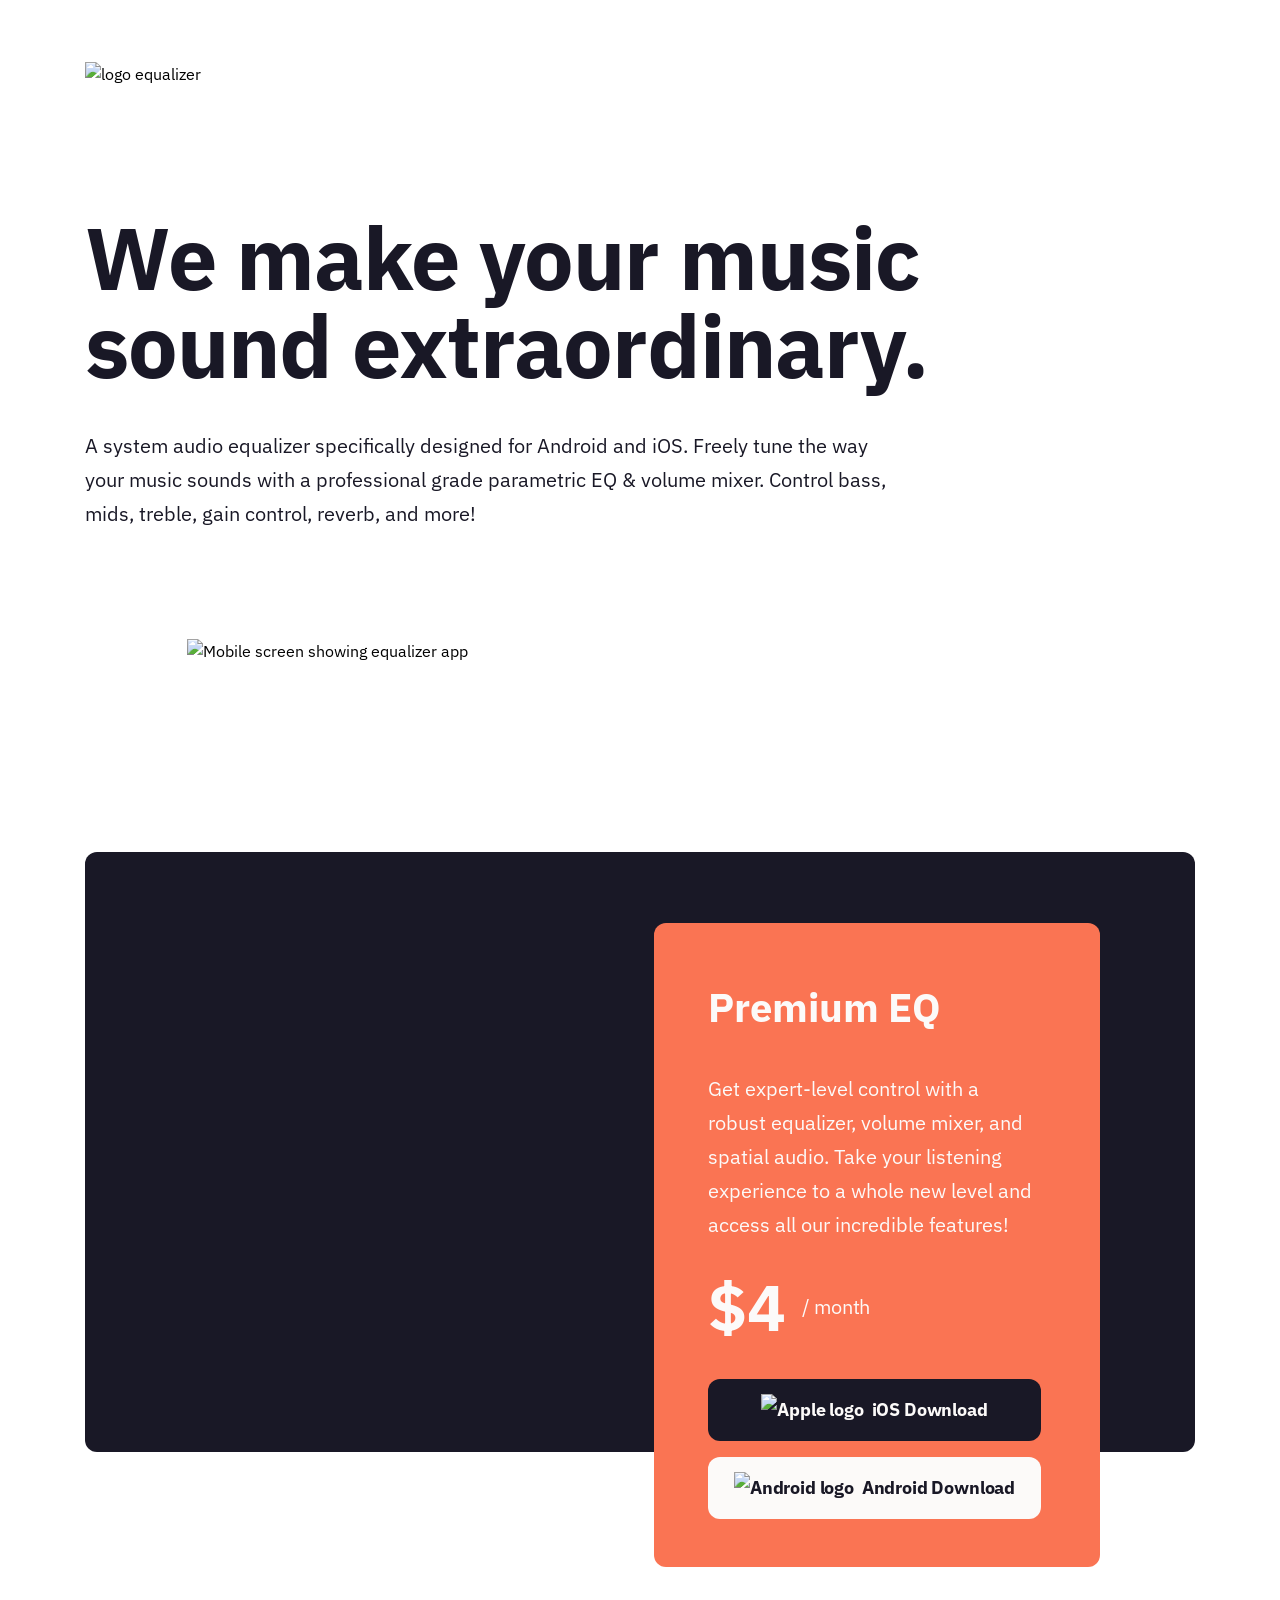
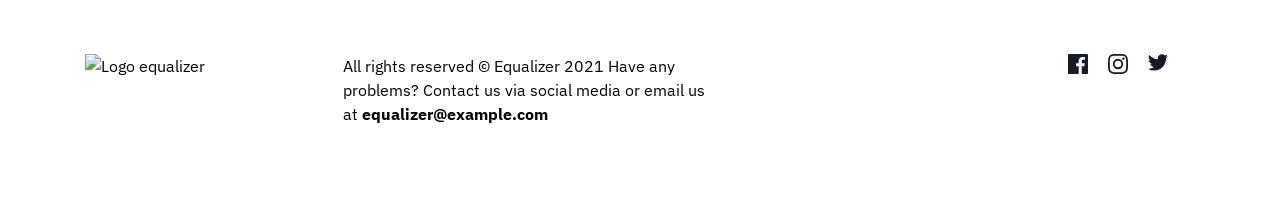
==== equalizer-landing-page/index.html @ 30cb1d59 "Adding new project" ====
<!DOCTYPE html>
<html lang="en">
<head>
  <meta charset="UTF-8">
  <meta http-equiv="X-UA-Compatible" content="IE=edge">
  <meta name="viewport" content="width=device-width, initial-scale=1.0">
  <link rel="stylesheet" href="styles/style.css">
  <title>Equalizer | We make your music sound extraordinary</title>
</head>
<img src="/images/bg-pattern-1.svg" alt="" class="header__background">
<body>
  <header>
    <img src="/images/equalizer.svg" alt="logo equalizer" class="header__logo">
    <h1>We make your music sound extraordinary.</h1>
    <p class="header__subtitle">A system audio equalizer specifically designed for Android and iOS. Freely tune the way your music sounds with a professional grade parametric EQ & volume mixer. Control bass, mids, treble, gain control, reverb, and more!</p>
</header>
<main>
  <div class="content">
    <div class="content__background">
      <div class="content__illustration"></div>
    </div>
    <img src="/images/illustration-app.png" alt="Mobile screen showing equalizer app" class="content__mobile-image">
    <div class="card-info">
      <h2 class="card-info__title">Premium EQ</h2>
      <p class="card-info__description">Get expert-level control with a robust equalizer, volume mixer, and spatial audio. Take your listening experience to a whole new level and access all our incredible features!</p>
      <div class="card-info__price"><span>$4</span>/ month</div>
      <a href="" class="card-info__button-ios"><img src="/images/icon-apple.svg" alt="Apple logo">iOS Download</a>
      <a href="" class="card-info__button-android"><img src="/images/icon-android.svg" alt="Android logo">Android Download</a>
    </div>
  </div>
</main>
  <footer>
    <img src="/images/equalizer.svg" alt="Logo equalizer" class="footer__logo">
    <p class="footer__copyright">All rights reserved © Equalizer 2021
      Have any problems? Contact us via social media or email us at <strong>equalizer@example.com</strong></p>
    <div class="footer__social-icons">
      <a href="#"><svg width="20" height="20" xmlns="http://www.w3.org/2000/svg"><path d="M18.896 0H1.104C.494 0 0 .494 0 1.104v17.793C0 19.506.494 20 1.104 20h9.58v-7.745H8.076V9.237h2.606V7.01c0-2.583 1.578-3.99 3.883-3.99 1.104 0 2.052.082 2.329.119v2.7h-1.598c-1.254 0-1.496.597-1.496 1.47v1.928h2.989l-.39 3.018h-2.6V20h5.098c.608 0 1.102-.494 1.102-1.104V1.104C20 .494 19.506 0 18.896 0Z" fill="#191826"/></svg></a>
      <a href="#"><svg width="20" height="20" xmlns="http://www.w3.org/2000/svg"><path d="M10 1.802c2.67 0 2.987.01 4.042.059 2.71.123 3.975 1.409 4.099 4.099.048 1.054.057 1.37.057 4.04 0 2.672-.01 2.988-.057 4.042-.124 2.687-1.387 3.975-4.1 4.099-1.054.048-1.37.058-4.041.058-2.67 0-2.987-.01-4.04-.058-2.718-.124-3.977-1.416-4.1-4.1-.048-1.054-.058-1.37-.058-4.041 0-2.67.01-2.986.058-4.04.124-2.69 1.387-3.977 4.1-4.1 1.054-.048 1.37-.058 4.04-.058ZM10 0C7.284 0 6.944.012 5.877.06 2.246.227.227 2.242.061 5.877.01 6.944 0 7.284 0 10s.012 3.057.06 4.123c.167 3.632 2.182 5.65 5.817 5.817 1.067.048 1.407.06 4.123.06s3.057-.012 4.123-.06c3.629-.167 5.652-2.182 5.816-5.817.05-1.066.061-1.407.061-4.123s-.012-3.056-.06-4.122C19.777 2.249 17.76.228 14.124.06 13.057.01 12.716 0 10 0Zm0 4.865a5.135 5.135 0 1 0 0 10.27 5.135 5.135 0 0 0 0-10.27Zm0 8.468a3.333 3.333 0 1 1 0-6.666 3.333 3.333 0 0 1 0 6.666Zm5.338-9.87a1.2 1.2 0 1 0 0 2.4 1.2 1.2 0 0 0 0-2.4Z" fill="#191826"/></svg></a>
      <a href="#"><svg width="20" height="17" xmlns="http://www.w3.org/2000/svg"><path d="M20 2.172a8.192 8.192 0 0 1-2.357.646 4.11 4.11 0 0 0 1.805-2.27 8.22 8.22 0 0 1-2.606.996A4.096 4.096 0 0 0 13.847.248c-2.65 0-4.596 2.472-3.998 5.037A11.648 11.648 0 0 1 1.392 1a4.109 4.109 0 0 0 1.27 5.478 4.086 4.086 0 0 1-1.858-.513c-.045 1.9 1.318 3.679 3.291 4.075a4.113 4.113 0 0 1-1.853.07 4.106 4.106 0 0 0 3.833 2.849A8.25 8.25 0 0 1 0 14.658a11.616 11.616 0 0 0 6.29 1.843c7.618 0 11.923-6.434 11.663-12.205A8.354 8.354 0 0 0 20 2.172Z" fill="#191826"/></svg></a>
    </div>
  </footer>
</body>
</html>
---- equalizer-landing-page/styles/style.css ----
@import url('https://fonts.googleapis.com/css2?family=IBM+Plex+Sans:wght@400;700&family=Outfit:wght@300;400;600&family=Red+Hat+Display:wght@500;700;900&display=swap');

*, *::before, *::after {
  box-sizing: border-box;
}

* {
  margin: 0;
}

html, body {
  height: 100%;
}

body {
  line-height: 1.5;
  -webkit-font-smoothing: antialiased;
}

img, picture, video, canvas, svg {
  display: block;
  max-width: 100%;
}

input, button, textarea, select {
  font: inherit;
}

p, h1, h2, h3, h4, h5, h6 {
  overflow-wrap: break-word;
}

#root, #__next {
  isolation: isolate;
}

:root {
  --primary: #66E2DC;
  --secondary: #FA7453;
  --terciary: #FFB964;
  --white: #FCFAF9;
  --black: #191826;
}

body {
  font-family: "IBM Plex Sans";
  background: url(/images/bg-main-desktop.png) top -112px left -146px;
  display: flex;
  flex-direction: column;
  align-items: center;
}

header {
  width: 1110px;
  margin-bottom: 108px;
  margin-top: 62px;
}

.header__logo {
  margin-bottom: 127px;
}

h1 {
  width: 1015px;
  font-weight: bold;
  font-size: 88px;
  line-height: 88px;
  letter-spacing: -1px;
  color: var(--black);
  margin-bottom: 40px;
}

.header__subtitle {
  width: 825px;
  font-weight: normal;
  font-size: 20px;
  line-height: 34px;
  color: var(--black);
}

.header__background {
  position: absolute;
  right: 0;
}

.content {
  position: relative;
  /* border: solid 1px black; */
  width: 1110px;
  height: 928px;
  align-items: center;
  margin-bottom: 87px;
}


.content__background {
  position: absolute;
  width: 1110px;
  height: 600px;
  margin-top: 213px;
  background: #191826;
  border-radius: 12px;
  overflow: hidden;
}

.content__illustration {
  position: absolute;
  top: -40px;
  left: 336px;
  width: 312px;
  height: 468px;
  background: url(/images/bg-pattern-2.svg) no-repeat;
}

.content__mobile-image {
  position: absolute;
  top: 0;
  left: 102px;
  z-index: 3;
  width: 312px;
}

.card-info {
  position: absolute;
  left: 569px;
  bottom: 0;
  z-index: 2;
  width: 446px;
  background: var(--secondary);
  border-radius: 12px;
  padding: 58px 59px 48px 54px;
}

.card-info__title {
  font-weight: bold;
  font-size: 40px;
  line-height: 52px;
  color: var(--white);
  margin-bottom: 39px;
}

.card-info__description {
  font-style: normal;
  font-weight: normal;
  font-size: 20px;
  line-height: 34px;
  color: var(--white);
}

.card-info__price {
  display: flex;
  align-items: center;
  font-weight: normal;
  font-size: 20px;
  line-height: 32px;
  letter-spacing: -0.2px;
  color: #FCFAF9;
  margin-top: 39px;
}

.card-info__price span {
  font-weight: bold;
  font-size: 65px;
  line-height: 52px;
  color: #FCFAF9;
  margin-right: 16px;
}

.card-info__button-ios {
  display: flex;
  justify-content: center;
  align-items: center;
  text-decoration: none;
  font-weight: bold;
  font-size: 18px;
  line-height: 32px;
  text-align: center;
  letter-spacing: -0.18px;
  color: #FCFAF9;
  padding: 15px;
  background: #191826;
  border-radius: 12px;
  margin-top: 46px;
  transition: 0.3s;
}

.card-info__button-android {
  display: flex;
  justify-content: center;
  align-items: center;
  text-decoration: none;
  font-weight: bold;
  font-size: 18px;
  line-height: 32px;
  text-align: center;
  letter-spacing: -0.18px;
  color: #191826;
  padding: 15px;
  background: #FCFAF9;
  border-radius: 12px;
  margin-top: 16px;
  transition: 0.3s;
}

.card-info__button-ios:hover {
  background: var(--primary);
}

.card-info__button-android:hover {
  background: #FFB964;
}

.card-info__button-ios img {
  margin-right: 8px;
}

.card-info__button-android img {
  margin-right: 8px;
}


footer {
  width: 1110px;
  padding-bottom: 91px;
}

.footer__logo {
  float: left;
  margin-right: 138px;
}

.footer__copyright {
  float: left;
  width: 366px;
  margin-right: 359px;
}

.footer__social-icons {
  float: left;
  display: flex;
  justify-content: space-between;
  width: 100px;
}

.footer__social-icons svg path {
  transition: 0.3s;
}

.footer__social-icons svg:hover path {
  fill: var(--secondary);
}
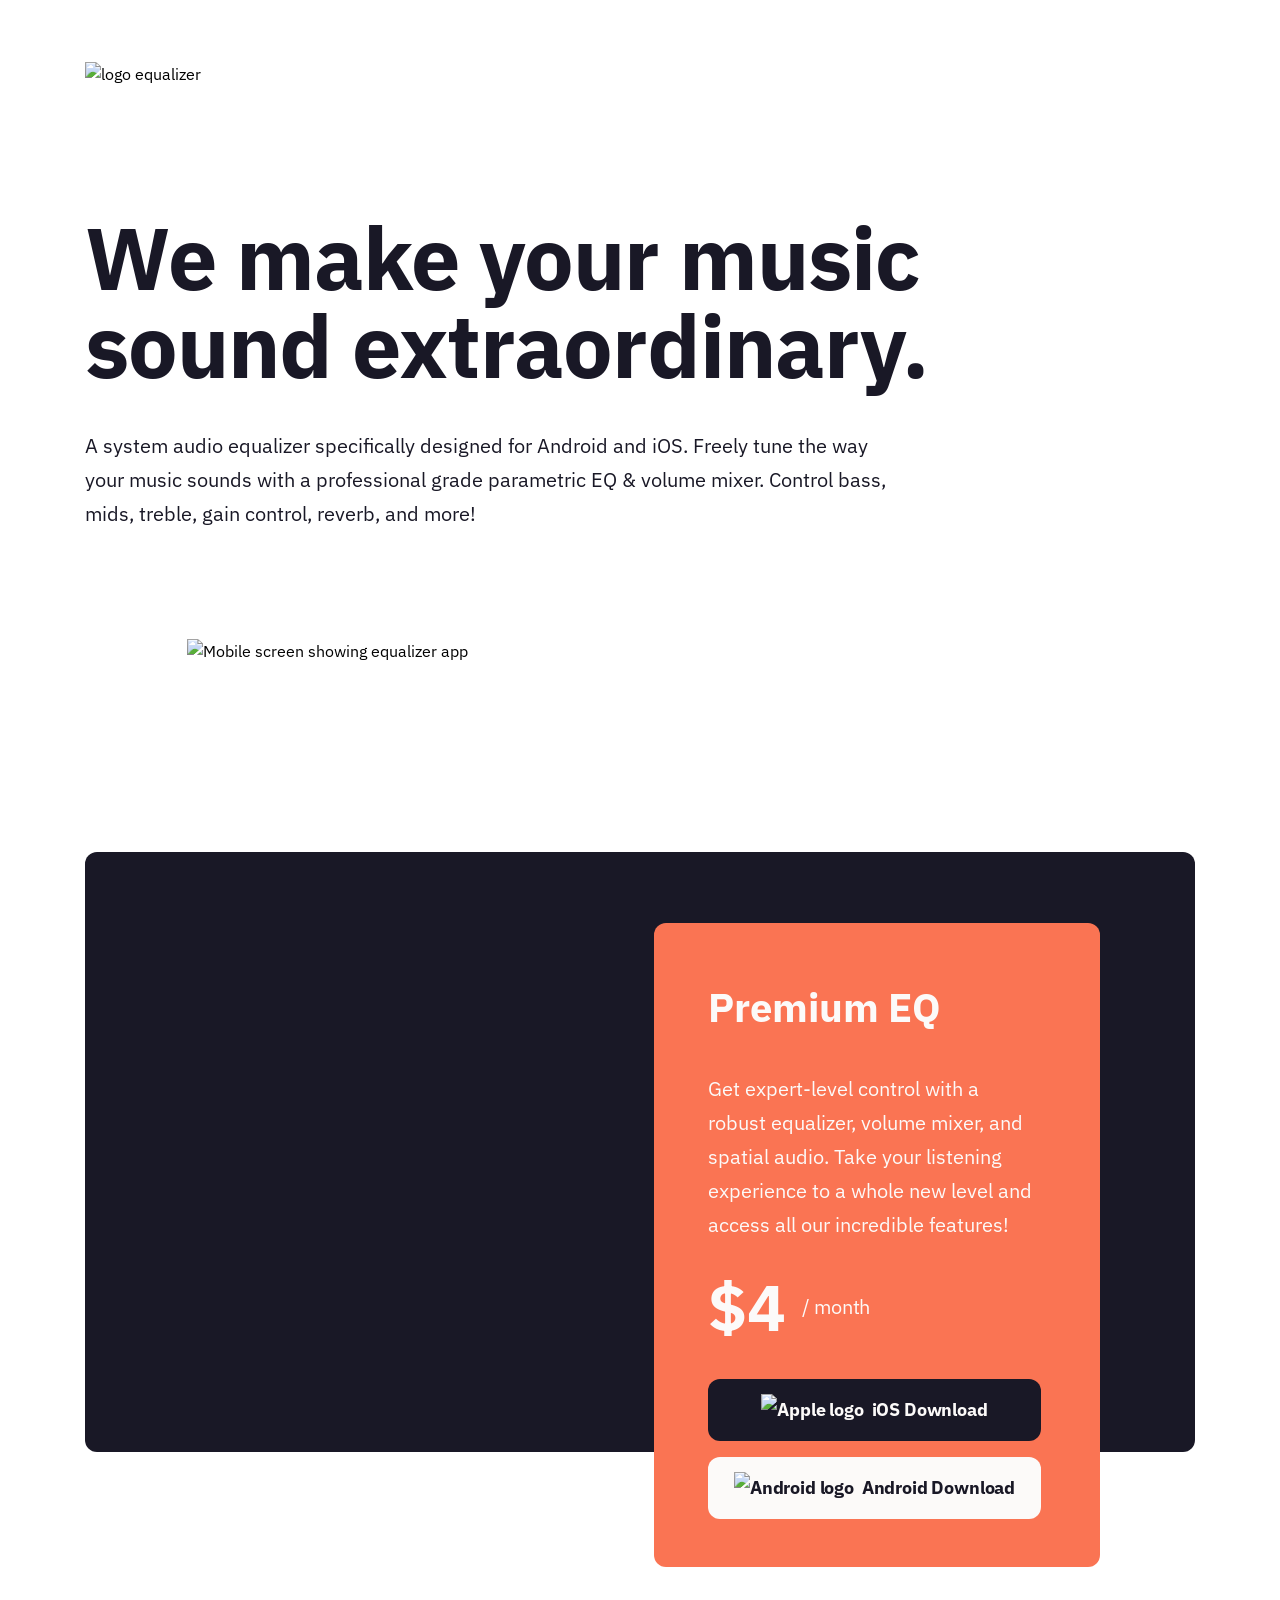
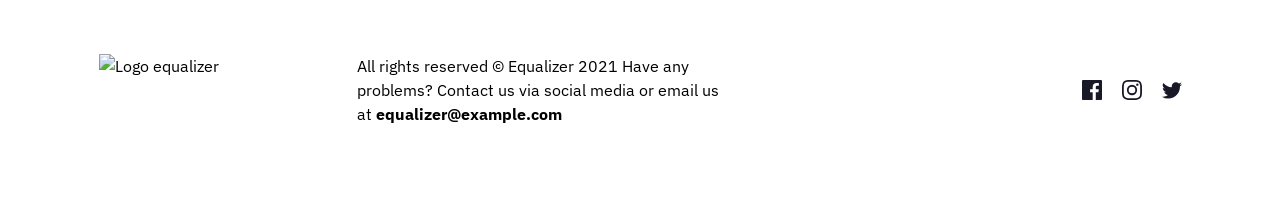
==== commit 56b1a73c: "Finishing ipad @media" ====
--- a/equalizer-landing-page/index.html
+++ b/equalizer-landing-page/index.html
@@ -7,9 +7,9 @@
   <link rel="stylesheet" href="styles/style.css">
   <title>Equalizer | We make your music sound extraordinary</title>
 </head>
-<img src="/images/bg-pattern-1.svg" alt="" class="header__background">
 <body>
   <header>
+    <img src="/images/bg-pattern-1.svg" alt="" class="header__background">
     <img src="/images/equalizer.svg" alt="logo equalizer" class="header__logo">
     <h1>We make your music sound extraordinary.</h1>
     <p class="header__subtitle">A system audio equalizer specifically designed for Android and iOS. Freely tune the way your music sounds with a professional grade parametric EQ & volume mixer. Control bass, mids, treble, gain control, reverb, and more!</p>
@@ -31,12 +31,14 @@
 </main>
   <footer>
     <img src="/images/equalizer.svg" alt="Logo equalizer" class="footer__logo">
-    <p class="footer__copyright">All rights reserved © Equalizer 2021
-      Have any problems? Contact us via social media or email us at <strong>equalizer@example.com</strong></p>
-    <div class="footer__social-icons">
-      <a href="#"><svg width="20" height="20" xmlns="http://www.w3.org/2000/svg"><path d="M18.896 0H1.104C.494 0 0 .494 0 1.104v17.793C0 19.506.494 20 1.104 20h9.58v-7.745H8.076V9.237h2.606V7.01c0-2.583 1.578-3.99 3.883-3.99 1.104 0 2.052.082 2.329.119v2.7h-1.598c-1.254 0-1.496.597-1.496 1.47v1.928h2.989l-.39 3.018h-2.6V20h5.098c.608 0 1.102-.494 1.102-1.104V1.104C20 .494 19.506 0 18.896 0Z" fill="#191826"/></svg></a>
-      <a href="#"><svg width="20" height="20" xmlns="http://www.w3.org/2000/svg"><path d="M10 1.802c2.67 0 2.987.01 4.042.059 2.71.123 3.975 1.409 4.099 4.099.048 1.054.057 1.37.057 4.04 0 2.672-.01 2.988-.057 4.042-.124 2.687-1.387 3.975-4.1 4.099-1.054.048-1.37.058-4.041.058-2.67 0-2.987-.01-4.04-.058-2.718-.124-3.977-1.416-4.1-4.1-.048-1.054-.058-1.37-.058-4.041 0-2.67.01-2.986.058-4.04.124-2.69 1.387-3.977 4.1-4.1 1.054-.048 1.37-.058 4.04-.058ZM10 0C7.284 0 6.944.012 5.877.06 2.246.227.227 2.242.061 5.877.01 6.944 0 7.284 0 10s.012 3.057.06 4.123c.167 3.632 2.182 5.65 5.817 5.817 1.067.048 1.407.06 4.123.06s3.057-.012 4.123-.06c3.629-.167 5.652-2.182 5.816-5.817.05-1.066.061-1.407.061-4.123s-.012-3.056-.06-4.122C19.777 2.249 17.76.228 14.124.06 13.057.01 12.716 0 10 0Zm0 4.865a5.135 5.135 0 1 0 0 10.27 5.135 5.135 0 0 0 0-10.27Zm0 8.468a3.333 3.333 0 1 1 0-6.666 3.333 3.333 0 0 1 0 6.666Zm5.338-9.87a1.2 1.2 0 1 0 0 2.4 1.2 1.2 0 0 0 0-2.4Z" fill="#191826"/></svg></a>
-      <a href="#"><svg width="20" height="17" xmlns="http://www.w3.org/2000/svg"><path d="M20 2.172a8.192 8.192 0 0 1-2.357.646 4.11 4.11 0 0 0 1.805-2.27 8.22 8.22 0 0 1-2.606.996A4.096 4.096 0 0 0 13.847.248c-2.65 0-4.596 2.472-3.998 5.037A11.648 11.648 0 0 1 1.392 1a4.109 4.109 0 0 0 1.27 5.478 4.086 4.086 0 0 1-1.858-.513c-.045 1.9 1.318 3.679 3.291 4.075a4.113 4.113 0 0 1-1.853.07 4.106 4.106 0 0 0 3.833 2.849A8.25 8.25 0 0 1 0 14.658a11.616 11.616 0 0 0 6.29 1.843c7.618 0 11.923-6.434 11.663-12.205A8.354 8.354 0 0 0 20 2.172Z" fill="#191826"/></svg></a>
+    <div class="footer__info-social">
+      <p class="footer__copyright">All rights reserved © Equalizer 2021
+        Have any problems? Contact us via social media or email us at <strong>equalizer@example.com</strong></p>
+      <div class="footer__social-icons">
+        <a href="#"><svg width="20" height="20" xmlns="http://www.w3.org/2000/svg"><path d="M18.896 0H1.104C.494 0 0 .494 0 1.104v17.793C0 19.506.494 20 1.104 20h9.58v-7.745H8.076V9.237h2.606V7.01c0-2.583 1.578-3.99 3.883-3.99 1.104 0 2.052.082 2.329.119v2.7h-1.598c-1.254 0-1.496.597-1.496 1.47v1.928h2.989l-.39 3.018h-2.6V20h5.098c.608 0 1.102-.494 1.102-1.104V1.104C20 .494 19.506 0 18.896 0Z" fill="#191826"/></svg></a>
+        <a href="#"><svg width="20" height="20" xmlns="http://www.w3.org/2000/svg"><path d="M10 1.802c2.67 0 2.987.01 4.042.059 2.71.123 3.975 1.409 4.099 4.099.048 1.054.057 1.37.057 4.04 0 2.672-.01 2.988-.057 4.042-.124 2.687-1.387 3.975-4.1 4.099-1.054.048-1.37.058-4.041.058-2.67 0-2.987-.01-4.04-.058-2.718-.124-3.977-1.416-4.1-4.1-.048-1.054-.058-1.37-.058-4.041 0-2.67.01-2.986.058-4.04.124-2.69 1.387-3.977 4.1-4.1 1.054-.048 1.37-.058 4.04-.058ZM10 0C7.284 0 6.944.012 5.877.06 2.246.227.227 2.242.061 5.877.01 6.944 0 7.284 0 10s.012 3.057.06 4.123c.167 3.632 2.182 5.65 5.817 5.817 1.067.048 1.407.06 4.123.06s3.057-.012 4.123-.06c3.629-.167 5.652-2.182 5.816-5.817.05-1.066.061-1.407.061-4.123s-.012-3.056-.06-4.122C19.777 2.249 17.76.228 14.124.06 13.057.01 12.716 0 10 0Zm0 4.865a5.135 5.135 0 1 0 0 10.27 5.135 5.135 0 0 0 0-10.27Zm0 8.468a3.333 3.333 0 1 1 0-6.666 3.333 3.333 0 0 1 0 6.666Zm5.338-9.87a1.2 1.2 0 1 0 0 2.4 1.2 1.2 0 0 0 0-2.4Z" fill="#191826"/></svg></a>
+        <a href="#"><svg width="20" height="17" xmlns="http://www.w3.org/2000/svg"><path d="M20 2.172a8.192 8.192 0 0 1-2.357.646 4.11 4.11 0 0 0 1.805-2.27 8.22 8.22 0 0 1-2.606.996A4.096 4.096 0 0 0 13.847.248c-2.65 0-4.596 2.472-3.998 5.037A11.648 11.648 0 0 1 1.392 1a4.109 4.109 0 0 0 1.27 5.478 4.086 4.086 0 0 1-1.858-.513c-.045 1.9 1.318 3.679 3.291 4.075a4.113 4.113 0 0 1-1.853.07 4.106 4.106 0 0 0 3.833 2.849A8.25 8.25 0 0 1 0 14.658a11.616 11.616 0 0 0 6.29 1.843c7.618 0 11.923-6.434 11.663-12.205A8.354 8.354 0 0 0 20 2.172Z" fill="#191826"/></svg></a>
+      </div>  
     </div>
   </footer>
 </body>
--- a/equalizer-landing-page/styles/style.css
+++ b/equalizer-landing-page/styles/style.css
@@ -44,7 +44,7 @@
 
 body {
   font-family: "IBM Plex Sans";
-  background: url(/images/bg-main-desktop.png) top -112px left -146px;
+  background: url(/images/bg-main-desktop.png) top -275px left -250px no-repeat;
   display: flex;
   flex-direction: column;
   align-items: center;
@@ -81,6 +81,7 @@
 .header__background {
   position: absolute;
   right: 0;
+  top: 0;
 }
 
 .content {
@@ -218,27 +219,29 @@
   margin-right: 8px;
 }
 
-
 footer {
-  width: 1110px;
+  display: flex;
   padding-bottom: 91px;
 }
 
+.footer__info-social {
+  display: flex;
+}
+
 .footer__logo {
-  float: left;
+  align-self: flex-start;
   margin-right: 138px;
 }
 
 .footer__copyright {
-  float: left;
   width: 366px;
   margin-right: 359px;
 }
 
 .footer__social-icons {
-  float: left;
   display: flex;
   justify-content: space-between;
+  align-items: center;
   width: 100px;
 }
 
@@ -248,4 +251,79 @@
 
 .footer__social-icons svg:hover path {
   fill: var(--secondary);
-}+}
+
+@media only screen and (max-width: 768px) {
+  body {
+    display: block;    
+    width: 768px;
+    padding: 0 39px 85px 39px;
+    background: url(/images/bg-main-tablet.png) top -205px left -397px no-repeat;
+  }
+
+  header {
+    width: 510px;
+    margin-bottom: 111px;
+    overflow: hidden;
+  }
+
+  h1 {
+    width: inherit;
+    font-size: 64px;
+    line-height: 64px;
+    letter-spacing: -0.727273px;
+  }
+  .header__background {
+    position: absolute;
+    right: -35px;
+    top: -32px;
+  }
+
+  .header__subtitle {
+    width: inherit;
+  }
+
+  .content {
+    width: inherit;
+    height: 850px;
+  }
+
+  .content__background {
+    width: 100%;
+  }
+
+  .content__mobile-image {
+    position: absolute;
+    top: 0;
+    left: 64px;
+    z-index: 2;
+    width: 270px;
+  }
+
+  .card-info {
+    position: absolute;
+    left: 239px;
+    bottom: 0;
+    z-index: 3;
+    width: 399px;
+    background: var(--secondary);
+    border-radius: 12px;
+    padding: 58px 59px 48px 54px;
+  }
+
+  footer {
+    width: inherit;
+    flex-direction: column;
+    border: 1px solid black;
+  }
+
+  .footer__logo {
+    margin-bottom: 32px;
+    float: none;
+  }
+
+  .footer__copyright {
+    display: block;
+    margin-right: 230px;
+  }
+}
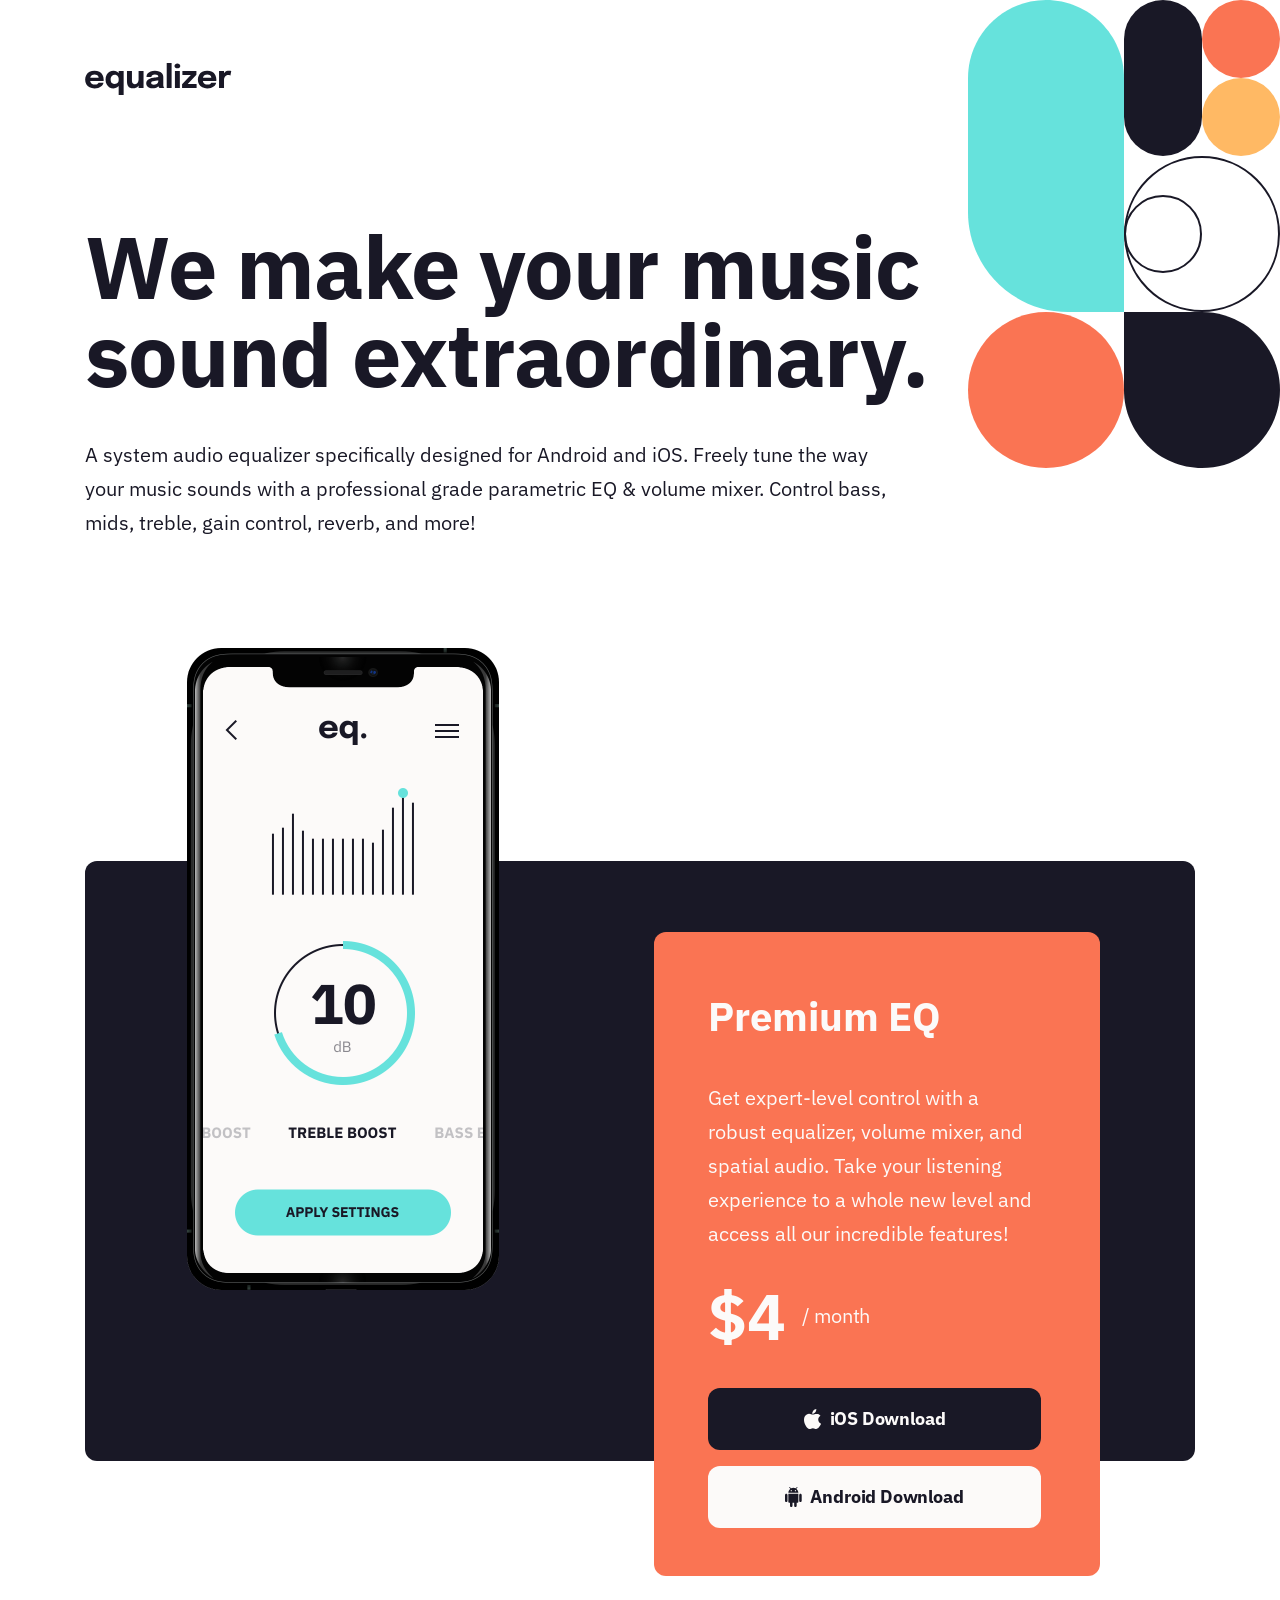
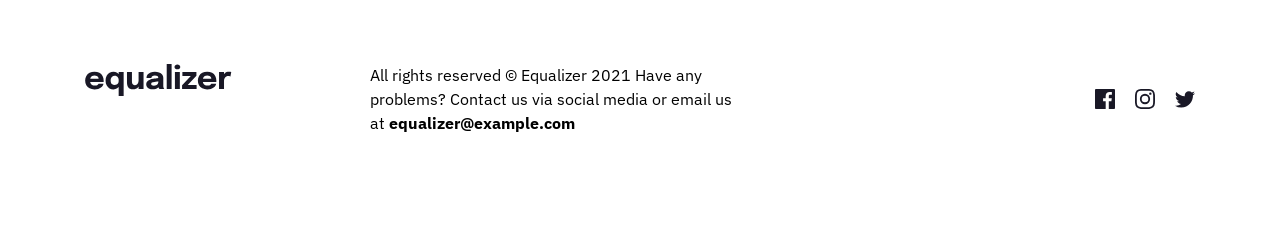
==== commit 545111ec: "fixing image error" ====
--- a/equalizer-landing-page/index.html
+++ b/equalizer-landing-page/index.html
@@ -9,8 +9,8 @@
 </head>
 <body>
   <header>
-    <img src="/images/bg-pattern-1.svg" alt="" class="header__background">
-    <img src="/images/equalizer.svg" alt="logo equalizer" class="header__logo">
+    <img src="images/bg-pattern-1.svg" alt="" class="header__background">
+    <img src="images/equalizer.svg" alt="logo equalizer" class="header__logo">
     <h1>We make your music sound extraordinary.</h1>
     <p class="header__subtitle">A system audio equalizer specifically designed for Android and iOS. Freely tune the way your music sounds with a professional grade parametric EQ & volume mixer. Control bass, mids, treble, gain control, reverb, and more!</p>
 </header>
@@ -19,18 +19,18 @@
     <div class="content__background">
       <div class="content__illustration"></div>
     </div>
-    <img src="/images/illustration-app.png" alt="Mobile screen showing equalizer app" class="content__mobile-image">
+    <img src="images/illustration-app.png" alt="Mobile screen showing equalizer app" class="content__mobile-image">
     <div class="card-info">
       <h2 class="card-info__title">Premium EQ</h2>
       <p class="card-info__description">Get expert-level control with a robust equalizer, volume mixer, and spatial audio. Take your listening experience to a whole new level and access all our incredible features!</p>
       <div class="card-info__price"><span>$4</span>/ month</div>
-      <a href="" class="card-info__button-ios"><img src="/images/icon-apple.svg" alt="Apple logo">iOS Download</a>
-      <a href="" class="card-info__button-android"><img src="/images/icon-android.svg" alt="Android logo">Android Download</a>
+      <a href="" class="card-info__button-ios"><img src="images/icon-apple.svg" alt="Apple logo">iOS Download</a>
+      <a href="" class="card-info__button-android"><img src="images/icon-android.svg" alt="Android logo">Android Download</a>
     </div>
   </div>
 </main>
   <footer>
-    <img src="/images/equalizer.svg" alt="Logo equalizer" class="footer__logo">
+    <img src="images/equalizer.svg" alt="Logo equalizer" class="footer__logo">
     <div class="footer__info-social">
       <p class="footer__copyright">All rights reserved © Equalizer 2021
         Have any problems? Contact us via social media or email us at <strong>equalizer@example.com</strong></p>
--- a/equalizer-landing-page/styles/style.css
+++ b/equalizer-landing-page/styles/style.css
@@ -44,7 +44,7 @@
 
 body {
   font-family: "IBM Plex Sans";
-  background: url(/images/bg-main-desktop.png) top -275px left -250px no-repeat;
+  background: url(images/bg-main-desktop.png) top -275px left -250px no-repeat;
   display: flex;
   flex-direction: column;
   align-items: center;
@@ -264,7 +264,6 @@
   header {
     width: 510px;
     margin-bottom: 111px;
-    overflow: hidden;
   }
 
   h1 {
@@ -290,6 +289,7 @@
 
   .content__background {
     width: 100%;
+    margin-top: 138px;
   }
 
   .content__mobile-image {
@@ -298,6 +298,11 @@
     left: 64px;
     z-index: 2;
     width: 270px;
+  }
+
+  .content__illustration {
+    left: 229px;
+    top: -31px;
   }
 
   .card-info {
@@ -308,13 +313,34 @@
     width: 399px;
     background: var(--secondary);
     border-radius: 12px;
-    padding: 58px 59px 48px 54px;
+    padding: 48px 54px 48px 49px;
+  }
+
+  .card-info__title {
+    font-weight: bold;
+    font-size: 32px;
+    line-height: 40px;
+    margin-bottom: 12px;
+  }
+
+  .card-info__description {
+    font-weight: normal;
+    font-size: 18px;
+    line-height: 28px;
+    margin-bottom: 36px;
+  }
+
+  .card-info__price {
+    margin-top: 36px;
+  }
+
+  .card-info__button-ios {
+    margin-top: 32px;
   }
 
   footer {
-    width: inherit;
     flex-direction: column;
-    border: 1px solid black;
+    padding-bottom: 85px;
   }
 
   .footer__logo {
@@ -327,3 +353,123 @@
     margin-right: 230px;
   }
 }
+
+@media only screen and (max-width: 414px) {
+  body {
+    display: block;    
+    width: 100%;
+    padding: 0;
+    background: url(/images/bg-main-mobile.png) top -220px left 0 no-repeat;
+  }
+
+  header {
+    padding: 0 24px;
+    width: 100%;
+    margin-top: 40px;
+    margin-bottom: 66px;
+  }
+
+  .header__logo {
+    margin-bottom: 66px;
+  }
+
+  h1 {
+    width: 100%;
+    font-size: 40px;
+    line-height: 48px;
+    letter-spacing: -0.454545px;
+    margin-bottom: 20px;
+  }
+
+  .header__subtitle {
+    font-size: 16px;
+    line-height: 26px;  
+  }
+
+  .header__background {
+    display: none;
+  }
+
+  .header__subtitle {
+    width: 100%;
+  }
+
+  .content {
+    display: flex;
+    flex-direction: column;
+    justify-content: center;
+    width: 100%;
+    height: 1024px;
+    margin-bottom: 64px;
+  }
+
+  .content__background {
+    width: 100%;
+    margin-bottom: 394px;
+  }
+
+  .content__mobile-image {
+    width: 209px;
+    position: static;
+    margin-bottom: 48px;
+  }
+
+  .content__illustration {
+    left: 48px;
+    top: 0px;
+    background-size: 280px 420px;
+  }
+
+  .card-info {
+    position: static;
+    z-index: 3;
+    width: 100%;
+    background: var(--secondary);
+    border-radius: 12px;
+    padding: 48px 54px 48px 49px;
+  }
+
+  .card-info__title {
+    font-weight: bold;
+    font-size: 32px;
+    line-height: 40px;
+    margin-bottom: 12px;
+  }
+
+  .card-info__description {
+    font-weight: normal;
+    font-size: 18px;
+    line-height: 28px;
+    margin-bottom: 36px;
+  }
+
+  .card-info__price {
+    margin-top: 36px;
+  }
+
+  .card-info__button-ios {
+    margin-top: 32px;
+  }
+
+  footer {
+    width: 100%;
+    flex-direction: column;
+    padding: 0px 24px 80px;
+
+  }
+
+  .footer__logo {
+    margin-bottom: 32px;
+    float: none;
+  }
+
+  .footer__copyright {
+    display: block;
+    width: 100%;
+    margin-bottom: 64px;
+  }
+
+  .footer__info-social {
+    flex-direction: column;
+  }
+}
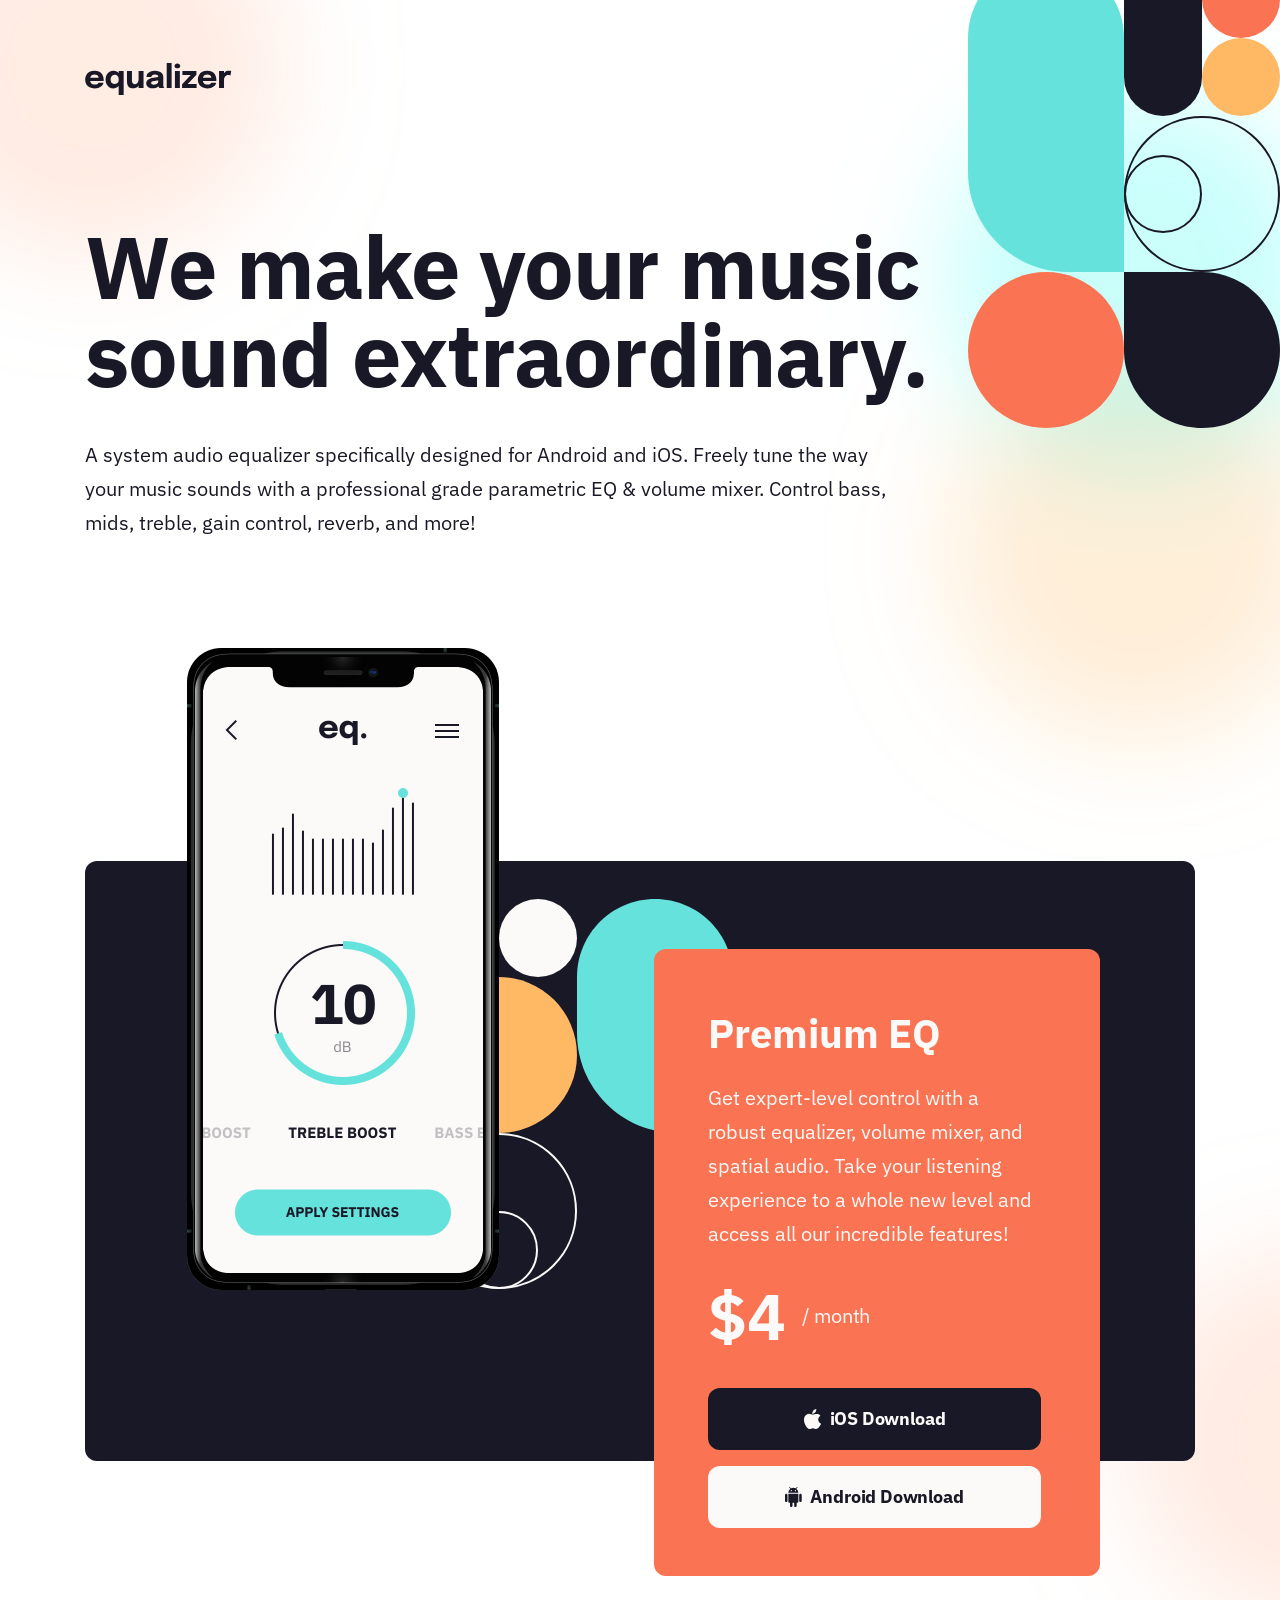
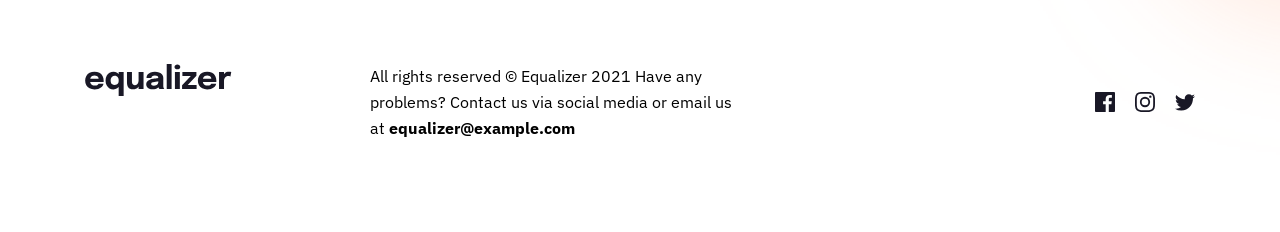
==== commit d8299dbf: "Correcting Accessibility issue" ====
--- a/equalizer-landing-page/index.html
+++ b/equalizer-landing-page/index.html
@@ -24,8 +24,8 @@
       <h2 class="card-info__title">Premium EQ</h2>
       <p class="card-info__description">Get expert-level control with a robust equalizer, volume mixer, and spatial audio. Take your listening experience to a whole new level and access all our incredible features!</p>
       <div class="card-info__price"><span>$4</span>/ month</div>
-      <a href="" class="card-info__button-ios"><img src="images/icon-apple.svg" alt="Apple logo">iOS Download</a>
-      <a href="" class="card-info__button-android"><img src="images/icon-android.svg" alt="Android logo">Android Download</a>
+      <a href="#" class="card-info__button-ios"><img src="images/icon-apple.svg" alt="Apple logo">iOS Download</a>
+      <a href="#" class="card-info__button-android"><img src="images/icon-android.svg" alt="Android logo">Android Download</a>
     </div>
   </div>
 </main>
--- a/equalizer-landing-page/styles/style.css
+++ b/equalizer-landing-page/styles/style.css
@@ -44,7 +44,7 @@
 
 body {
   font-family: "IBM Plex Sans";
-  background: url(images/bg-main-desktop.png) top -275px left -250px no-repeat;
+  background: url(../images/bg-main-desktop.png) top -275px left -250px no-repeat;
   display: flex;
   flex-direction: column;
   align-items: center;
@@ -81,7 +81,7 @@
 .header__background {
   position: absolute;
   right: 0;
-  top: 0;
+  top: -40px;
 }
 
 .content {
@@ -92,7 +92,6 @@
   align-items: center;
   margin-bottom: 87px;
 }
-
 
 .content__background {
   position: absolute;
@@ -110,7 +109,7 @@
   left: 336px;
   width: 312px;
   height: 468px;
-  background: url(/images/bg-pattern-2.svg) no-repeat;
+  background: url(../images/bg-pattern-2.svg) no-repeat;
 }
 
 .content__mobile-image {
@@ -137,7 +136,7 @@
   font-size: 40px;
   line-height: 52px;
   color: var(--white);
-  margin-bottom: 39px;
+  margin-bottom: 22px;
 }
 
 .card-info__description {
@@ -236,6 +235,9 @@
 .footer__copyright {
   width: 366px;
   margin-right: 359px;
+  font-weight: normal;
+  font-size: 16px;
+  line-height: 26px;
 }
 
 .footer__social-icons {
@@ -258,7 +260,7 @@
     display: block;    
     width: 768px;
     padding: 0 39px 85px 39px;
-    background: url(/images/bg-main-tablet.png) top -205px left -397px no-repeat;
+    background: url(../images/bg-main-tablet.png) top -205px left -397px no-repeat;
   }
 
   header {
@@ -359,7 +361,7 @@
     display: block;    
     width: 100%;
     padding: 0;
-    background: url(/images/bg-main-mobile.png) top -220px left 0 no-repeat;
+    background: url(../images/bg-main-mobile.png) top -220px left 0 no-repeat;
   }
 
   header {
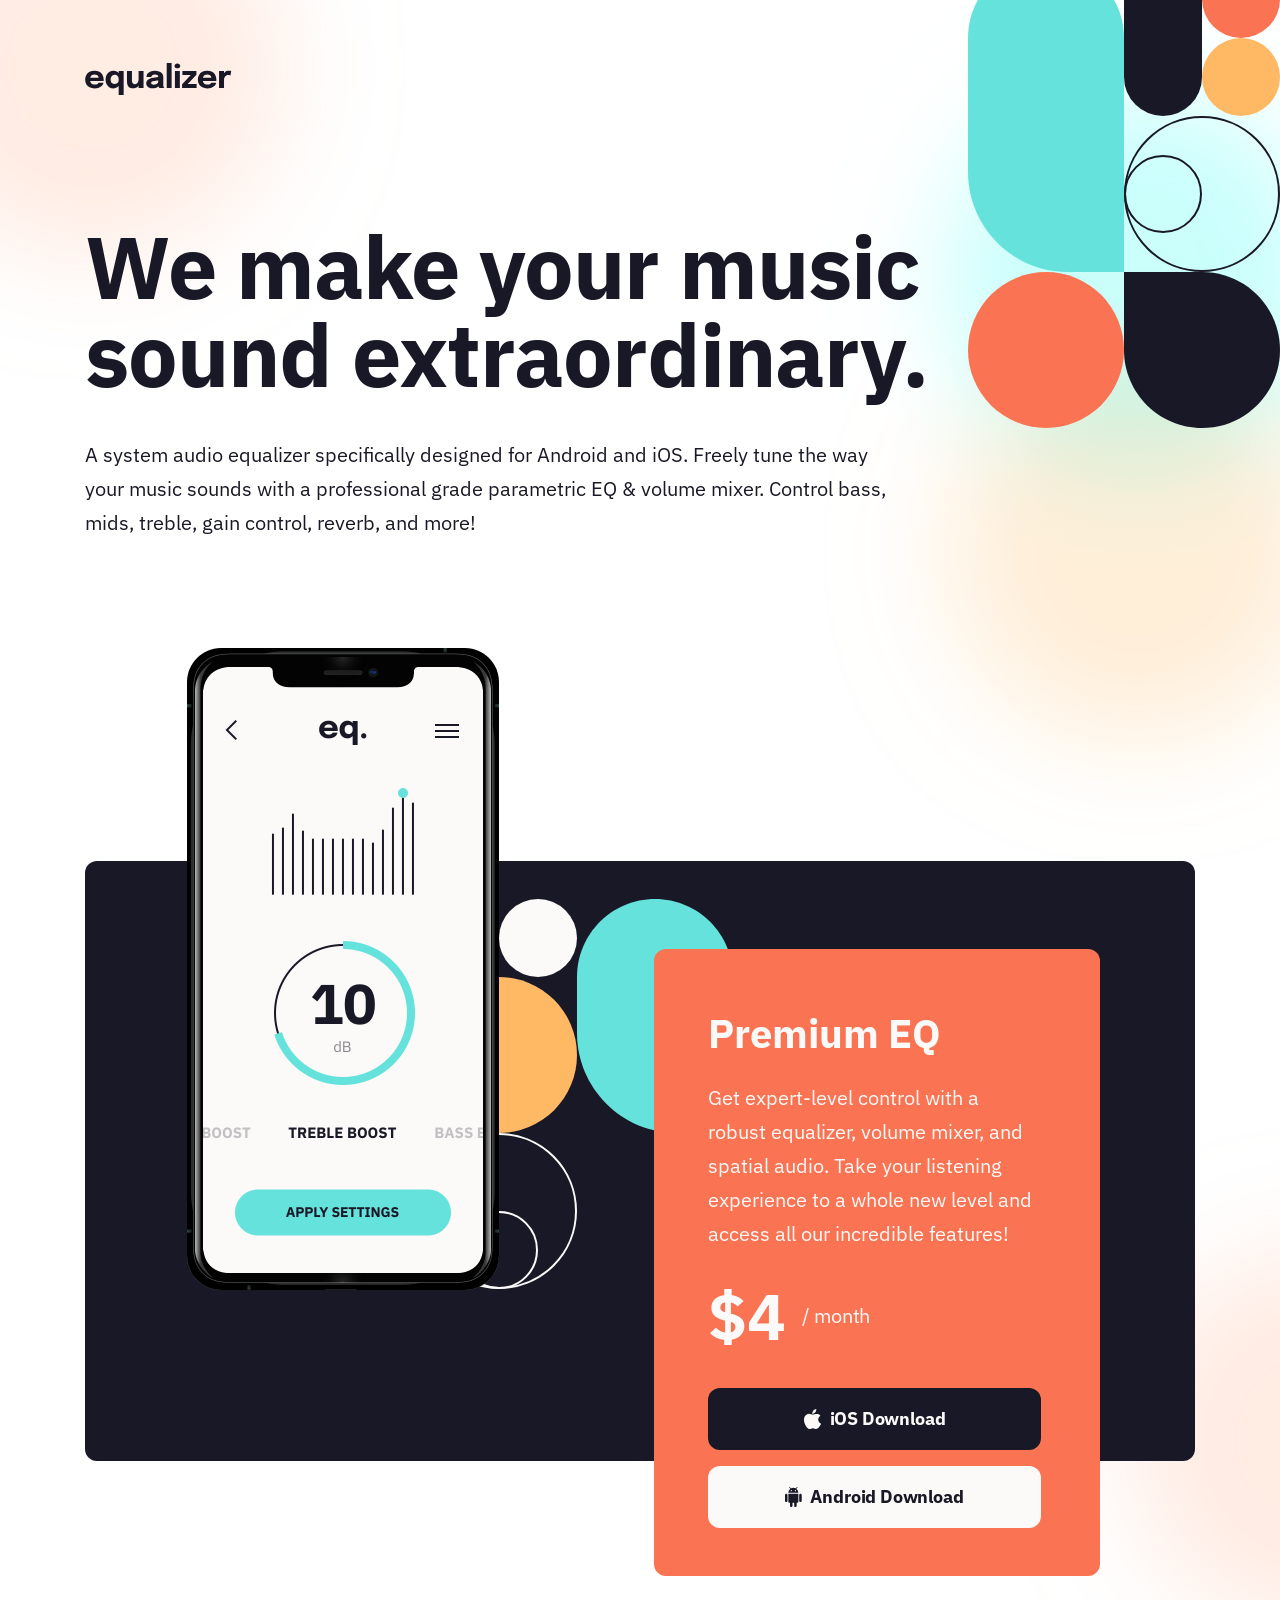
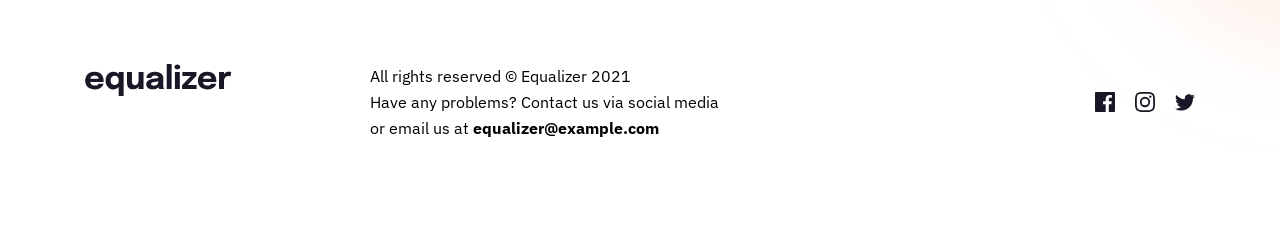
==== commit b89b3318: "Small toutch up" ====
--- a/equalizer-landing-page/index.html
+++ b/equalizer-landing-page/index.html
@@ -33,7 +33,7 @@
     <img src="images/equalizer.svg" alt="Logo equalizer" class="footer__logo">
     <div class="footer__info-social">
       <p class="footer__copyright">All rights reserved © Equalizer 2021
-        Have any problems? Contact us via social media or email us at <strong>equalizer@example.com</strong></p>
+        <br/>Have any problems? Contact us via social media or email us at <strong>equalizer@example.com</strong></p>
       <div class="footer__social-icons">
         <a href="#"><svg width="20" height="20" xmlns="http://www.w3.org/2000/svg"><path d="M18.896 0H1.104C.494 0 0 .494 0 1.104v17.793C0 19.506.494 20 1.104 20h9.58v-7.745H8.076V9.237h2.606V7.01c0-2.583 1.578-3.99 3.883-3.99 1.104 0 2.052.082 2.329.119v2.7h-1.598c-1.254 0-1.496.597-1.496 1.47v1.928h2.989l-.39 3.018h-2.6V20h5.098c.608 0 1.102-.494 1.102-1.104V1.104C20 .494 19.506 0 18.896 0Z" fill="#191826"/></svg></a>
         <a href="#"><svg width="20" height="20" xmlns="http://www.w3.org/2000/svg"><path d="M10 1.802c2.67 0 2.987.01 4.042.059 2.71.123 3.975 1.409 4.099 4.099.048 1.054.057 1.37.057 4.04 0 2.672-.01 2.988-.057 4.042-.124 2.687-1.387 3.975-4.1 4.099-1.054.048-1.37.058-4.041.058-2.67 0-2.987-.01-4.04-.058-2.718-.124-3.977-1.416-4.1-4.1-.048-1.054-.058-1.37-.058-4.041 0-2.67.01-2.986.058-4.04.124-2.69 1.387-3.977 4.1-4.1 1.054-.048 1.37-.058 4.04-.058ZM10 0C7.284 0 6.944.012 5.877.06 2.246.227.227 2.242.061 5.877.01 6.944 0 7.284 0 10s.012 3.057.06 4.123c.167 3.632 2.182 5.65 5.817 5.817 1.067.048 1.407.06 4.123.06s3.057-.012 4.123-.06c3.629-.167 5.652-2.182 5.816-5.817.05-1.066.061-1.407.061-4.123s-.012-3.056-.06-4.122C19.777 2.249 17.76.228 14.124.06 13.057.01 12.716 0 10 0Zm0 4.865a5.135 5.135 0 1 0 0 10.27 5.135 5.135 0 0 0 0-10.27Zm0 8.468a3.333 3.333 0 1 1 0-6.666 3.333 3.333 0 0 1 0 6.666Zm5.338-9.87a1.2 1.2 0 1 0 0 2.4 1.2 1.2 0 0 0 0-2.4Z" fill="#191826"/></svg></a>
